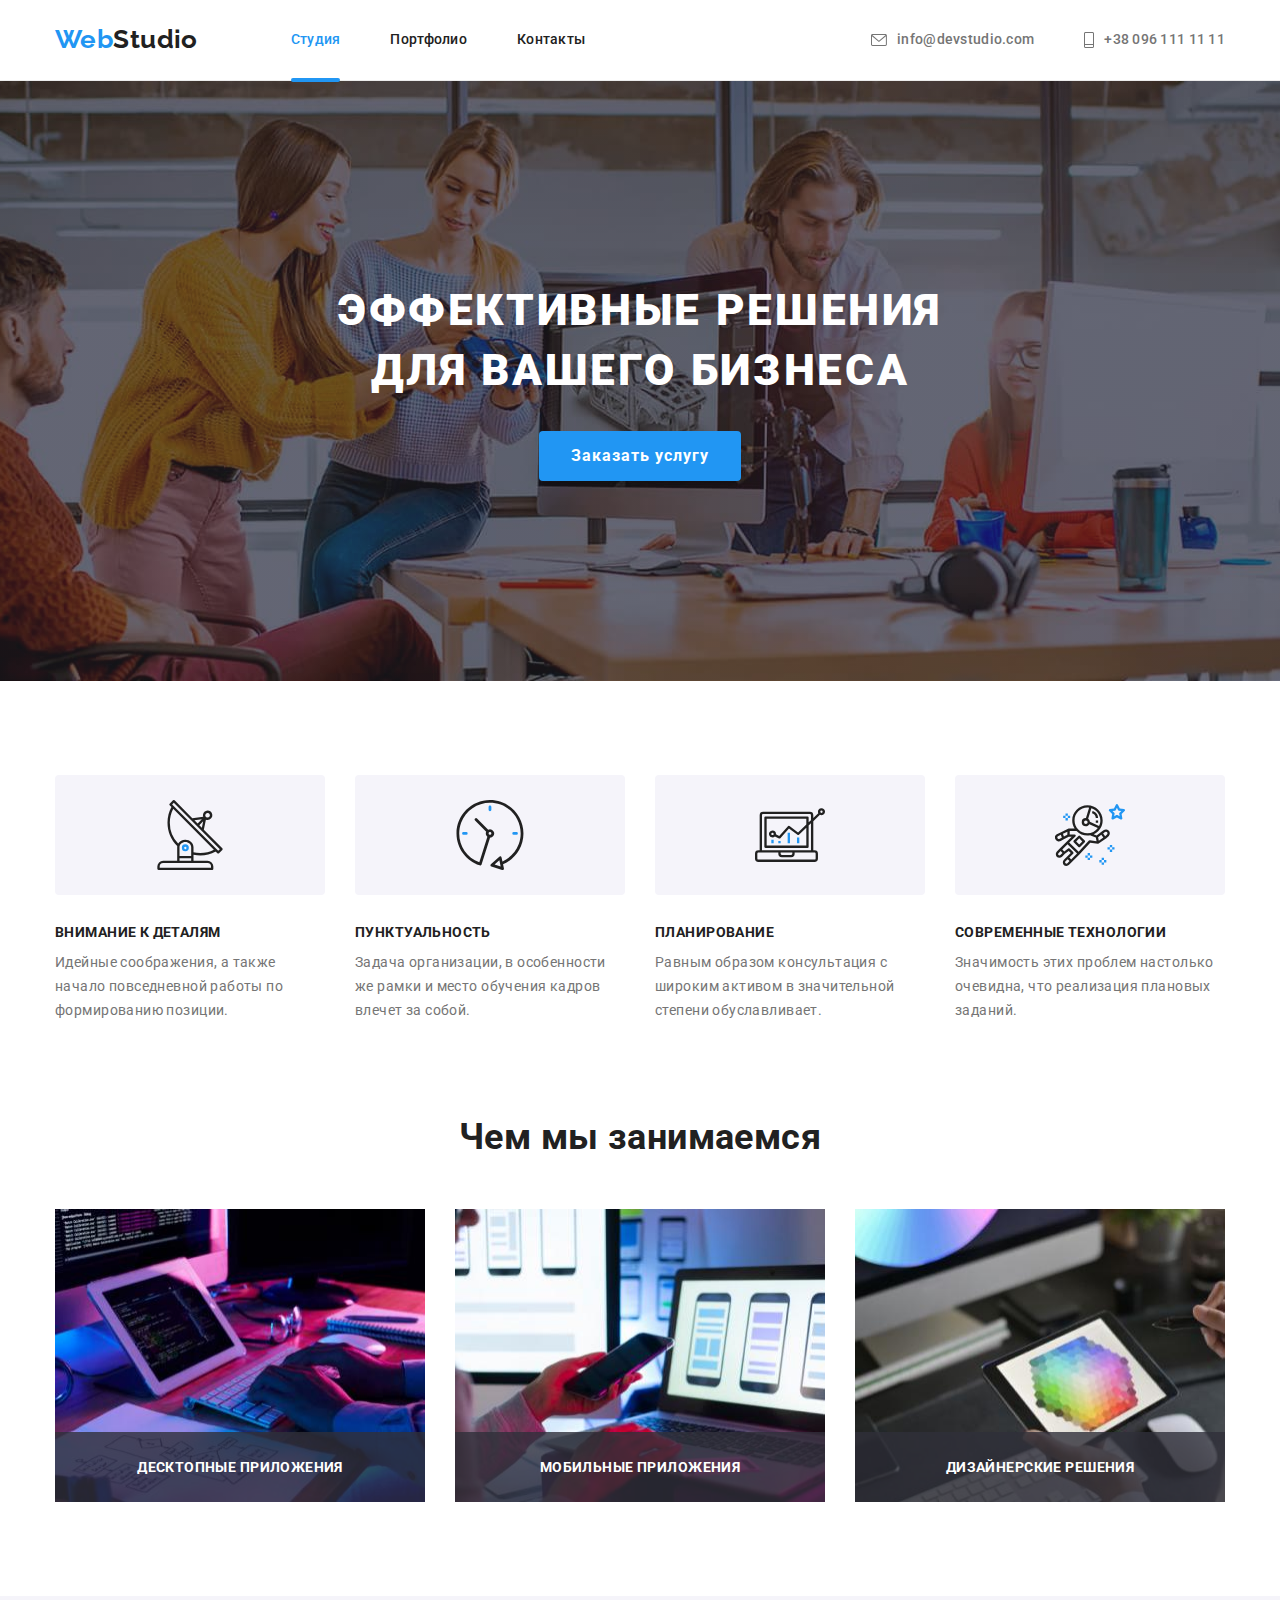
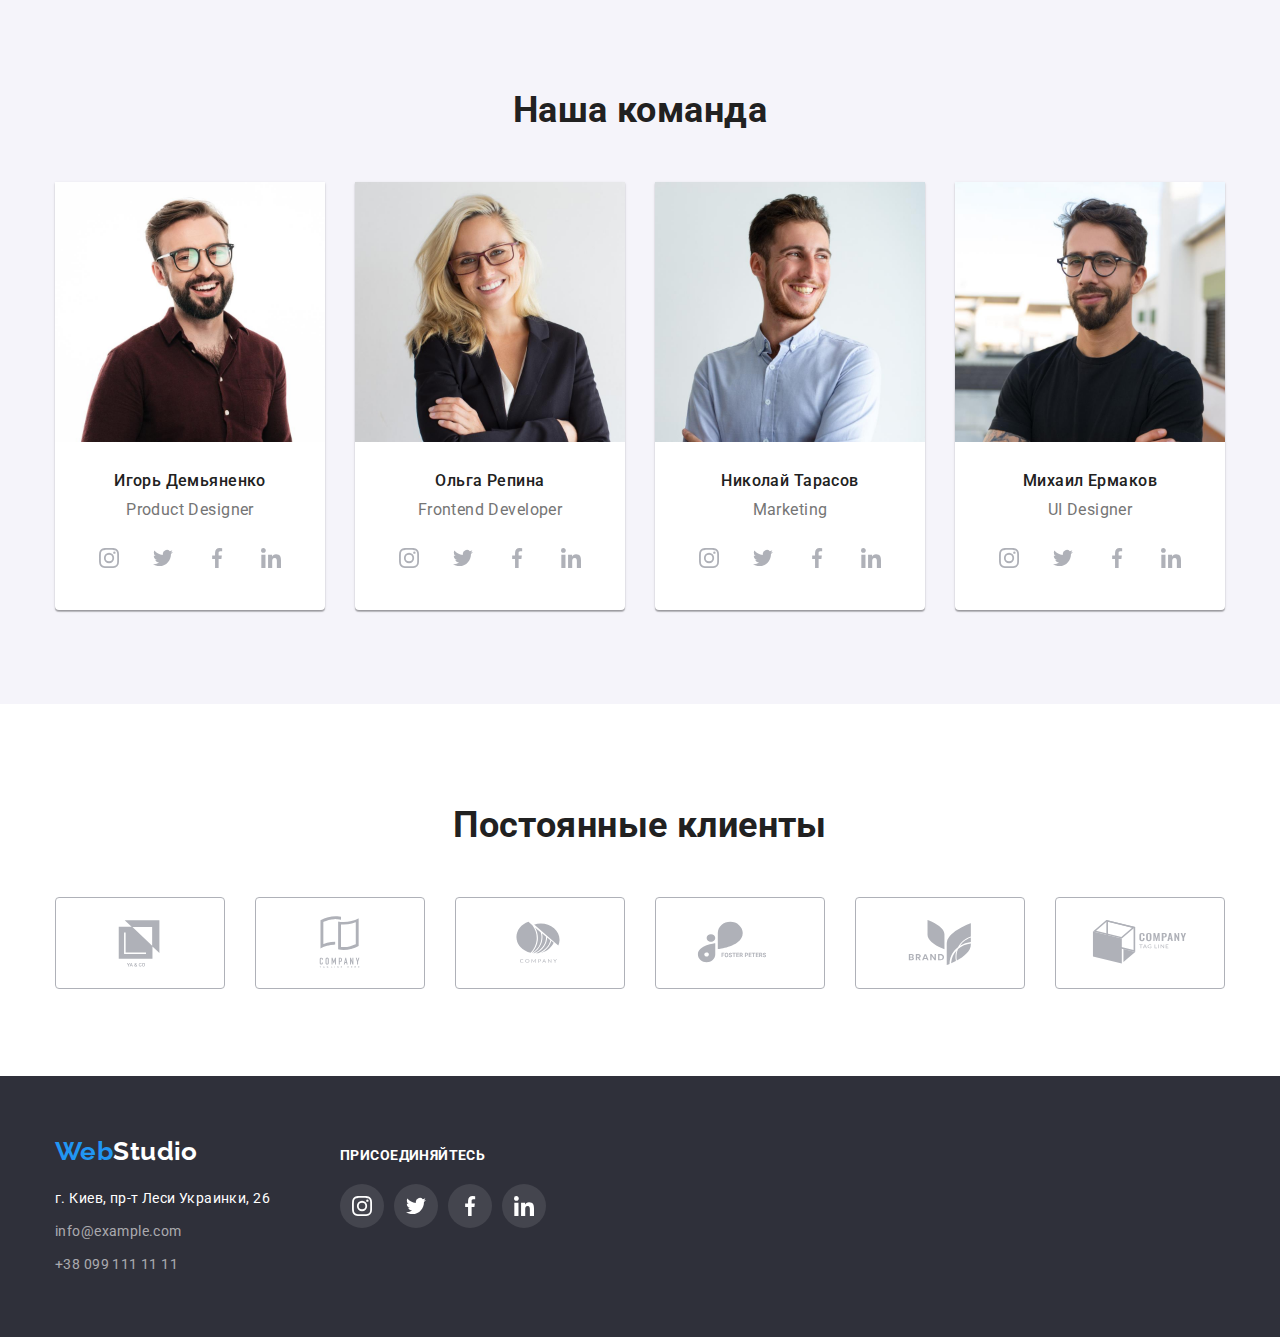
==== index.html @ 30dab102 "Добавляет разметку на модальное окно" ====
<!DOCTYPE html>
<html lang="ru">
  <head>
    <meta charset="UTF-8" />
    <meta http-equiv="X-UA-Compatible" content="IE=edge" />
    <meta name="viewport" content="width=device-width, initial-scale=1.0" />
    <title>WebStudio</title>
    <link
      href="https://fonts.googleapis.com/css2?family=Raleway:wght@700&family=Roboto:wght@400;500;700;900&display=swap"
      rel="stylesheet"
    />
    <link
      rel="stylesheet"
      href="https://cdnjs.cloudflare.com/ajax/libs/modern-normalize/0.6.0/modern-normalize.min.css"
    />
    <link rel="stylesheet" href="./css/styles.css" />
  </head>
  <body>
    <header class="page-header">
      <div class="container main-nav">
        <nav class="menu-nav">
          <a href="./index.html" class="logo-header link"
            ><span class="logo-accent">Web</span>Studio
          </a>
          <ul class="site-nav list">
            <li class="site-nav-item">
              <a href="./index.html" class="link current">Студия</a>
            </li>
            <li class="site-nav-item">
              <a href="./portfolio.html" class="link">Портфолио</a>
            </li>
            <li class="site-nav-item">
              <a href="./index.html" class="link">Контакты</a>
            </li>
          </ul>
        </nav>
        <ul class="site-contact list">
          <li class="site-contact-item">
            <a href="mailto:info@devstudio.com" class="link">
              <svg class="icon icon-envelope">
                <use href="./images/icons.svg#icon-envelope"></use>
              </svg>
              info@devstudio.com
            </a>
          </li>
          <li class="site-contact-item">
            <a href="tel:+380961111111" class="link">
              <svg class="icon icon-phone">
                <use href="./images/icons.svg#icon-phone"></use>
              </svg>
              +38 096 111 11 11</a
            >
          </li>
        </ul>
      </div>
    </header>
    <main>
      <section class="section hero">
        <h1 class="hero-title">эффективные решения для вашего бизнеса</h1>
        <button type="button" data-modal-open class="btn accent-btn">
          Заказать услугу
        </button>
      </section>

      <section class="section">
        <div class="container">
          <h2 class="visually-hidden">Преимущества</h2>

          <ul class="list benefits-list">
            <li class="benefits-item">
              <div class="thumb">
                <svg class="icon">
                  <use href="./images/icons.svg#icon-antenna"></use>
                </svg>
              </div>
              <h3 class="benefits-title">Внимание к деталям</h3>
              <p class="benefits-text">
                Идейные соображения, а также начало повседневной работы по
                формированию позиции.
              </p>
            </li>
            <li class="benefits-item">
              <div class="thumb">
                <svg class="icon">
                  <use href="./images/icons.svg#icon-clock"></use>
                </svg>
              </div>
              <h3 class="benefits-title">Пунктуальность</h3>
              <p class="benefits-text">
                Задача организации, в особенности же рамки и место обучения
                кадров влечет за собой.
              </p>
            </li>
            <li class="benefits-item">
              <div class="thumb">
                <svg class="icon">
                  <use href="./images/icons.svg#icon-diagram"></use>
                </svg>
              </div>
              <h3 class="benefits-title">Планирование</h3>
              <p class="benefits-text">
                Равным образом консультация с широким активом в значительной
                степени обуславливает.
              </p>
            </li>
            <li class="benefits-item">
              <div class="thumb">
                <svg class="icon">
                  <use href="./images/icons.svg#icon-astronaut"></use>
                </svg>
              </div>
              <h3 class="benefits-title">Современные технологии</h3>
              <p class="benefits-text">
                Значимость этих проблем настолько очевидна, что реализация
                плановых заданий.
              </p>
            </li>
          </ul>
        </div>
      </section>
      <section class="section section-works">
        <div class="container">
          <h2 class="section-title">Чем мы занимаемся</h2>
          <ul class="list works-list">
            <li class="works-item">
              <img src="./images/img-1.jpg" alt="Программирование сайта" />
              <div class="works-image-caption">Десктопные приложения</div>
            </li>
            <li class="works-item">
              <img src="./images/img-2.jpg" alt="Проверка макетов" />
              <div class="works-image-caption">Мобильные приложения</div>
            </li>
            <li class="works-item">
              <img src="./images/img-3.jpg" alt="Подбор цвета" />
              <div class="works-image-caption">Дизайнерские решения</div>
            </li>
          </ul>
        </div>
      </section>
      <section class="section team">
        <div class="container">
          <h2 class="section-title">Наша команда</h2>
          <ul class="list team-list">
            <li class="team-list-item">
              <img src="./images/person-1.jpg" alt="Игорь Демьяненко" />

              <div class="team-card-content">
                <h3 class="team-list-title">Игорь Демьяненко</h3>
                <p lang="en" class="team-list-description">Product Designer</p>

                <ul class="social-links list">
                  <li class="social-links-item">
                    <a href="" class="social-link link">
                      <svg class="icon">
                        <use href="./images/icons.svg#icon-instagram"></use>
                      </svg>
                    </a>
                  </li>
                  <li class="social-links-item">
                    <a href="" class="social-link link">
                      <svg class="icon">
                        <use href="./images/icons.svg#icon-twitter"></use>
                      </svg>
                    </a>
                  </li>
                  <li class="social-links-item">
                    <a href="" class="social-link link">
                      <svg class="icon">
                        <use href="./images/icons.svg#icon-facebook"></use>
                      </svg>
                    </a>
                  </li>
                  <li class="social-links-item">
                    <a href="" class="social-link link">
                      <svg class="icon">
                        <use href="./images/icons.svg#icon-linkedin"></use>
                      </svg>
                    </a>
                  </li>
                </ul>
              </div>
            </li>
            <li class="team-list-item">
              <img src="./images/person-2.jpg" alt="Ольга Репина" />
              <div class="team-card-content">
                <h3 class="team-list-title">Ольга Репина</h3>
                <p lang="en" class="team-list-description">
                  Frontend Developer
                </p>
                <ul class="social-links list">
                  <li class="social-links-item">
                    <a href="" class="social-link link">
                      <svg class="icon">
                        <use href="./images/icons.svg#icon-instagram"></use>
                      </svg>
                    </a>
                  </li>
                  <li class="social-links-item">
                    <a href="" class="social-link link">
                      <svg class="icon">
                        <use href="./images/icons.svg#icon-twitter"></use>
                      </svg>
                    </a>
                  </li>
                  <li class="social-links-item">
                    <a href="" class="social-link link">
                      <svg class="icon">
                        <use href="./images/icons.svg#icon-facebook"></use>
                      </svg>
                    </a>
                  </li>
                  <li class="social-links-item">
                    <a href="" class="social-link link">
                      <svg class="icon">
                        <use href="./images/icons.svg#icon-linkedin"></use>
                      </svg>
                    </a>
                  </li>
                </ul>
              </div>
            </li>
            <li class="team-list-item">
              <img src="./images/person-3.jpg" alt="Николай Тарасов" />
              <div class="team-card-content">
                <h3 class="team-list-title">Николай Тарасов</h3>
                <p lang="en" class="team-list-description">Marketing</p>
                <ul class="social-links list">
                  <li class="social-links-item">
                    <a href="" class="social-link link">
                      <svg class="icon">
                        <use href="./images/icons.svg#icon-instagram"></use>
                      </svg>
                    </a>
                  </li>
                  <li class="social-links-item">
                    <a href="" class="social-link link">
                      <svg class="icon">
                        <use href="./images/icons.svg#icon-twitter"></use>
                      </svg>
                    </a>
                  </li>
                  <li class="social-links-item">
                    <a href="" class="social-link link">
                      <svg class="icon">
                        <use href="./images/icons.svg#icon-facebook"></use>
                      </svg>
                    </a>
                  </li>
                  <li class="social-links-item">
                    <a href="" class="social-link link">
                      <svg class="icon">
                        <use href="./images/icons.svg#icon-linkedin"></use>
                      </svg>
                    </a>
                  </li>
                </ul>
              </div>
            </li>

            <li class="team-list-item">
              <img src="./images/person-4.jpg" alt="Михаил Ермаков" />
              <div class="team-card-content">
                <h3 class="team-list-title">Михаил Ермаков</h3>
                <p lang="en" class="team-list-description">UI Designer</p>
                <ul class="social-links list">
                  <li class="social-links-item">
                    <a href="" class="social-link link">
                      <svg class="icon">
                        <use href="./images/icons.svg#icon-instagram"></use>
                      </svg>
                    </a>
                  </li>
                  <li class="social-links-item">
                    <a href="" class="social-link link">
                      <svg class="icon">
                        <use href="./images/icons.svg#icon-twitter"></use>
                      </svg>
                    </a>
                  </li>
                  <li class="social-links-item">
                    <a href="" class="social-link link">
                      <svg class="icon">
                        <use href="./images/icons.svg#icon-facebook"></use>
                      </svg>
                    </a>
                  </li>
                  <li class="social-links-item">
                    <a href="" class="social-link link">
                      <svg class="icon">
                        <use href="./images/icons.svg#icon-linkedin"></use>
                      </svg>
                    </a>
                  </li>
                </ul>
              </div>
            </li>
          </ul>
        </div>
      </section>
      <section class="section section-clients">
        <div class="container">
          <h2 class="section-title">Постоянные клиенты</h2>
          <ul class="list clients-list">
            <li class="clients-list-item">
              <a href="" class="client-link link">
                <svg class="icon">
                  <use href="./images/icons.svg#icon-group-1"></use>
                </svg>
              </a>
            </li>
            <li class="clients-list-item">
              <a href="" class="client-link link">
                <svg class="icon">
                  <use href="./images/icons.svg#icon-group-2"></use>
                </svg>
              </a>
            </li>
            <li class="clients-list-item">
              <a href="" class="client-link link">
                <svg class="icon">
                  <use href="./images/icons.svg#icon-group-3"></use>
                </svg>
              </a>
            </li>
            <li class="clients-list-item">
              <a href="" class="client-link link">
                <svg class="icon">
                  <use href="./images/icons.svg#icon-group-4"></use>
                </svg>
              </a>
            </li>
            <li class="clients-list-item">
              <a href="" class="client-link link">
                <svg class="icon">
                  <use href="./images/icons.svg#icon-group-5"></use>
                </svg>
              </a>
            </li>
            <li class="clients-list-item">
              <a href="" class="client-link link">
                <svg class="icon">
                  <use href="./images/icons.svg#icon-group-6"></use>
                </svg>
              </a>
            </li>
          </ul>
        </div>
      </section>
    </main>
    <footer class="footer">
      <div class="container page-footer">
        <div class="page-footer-block">
          <a href="./index.html" class="logo-footer link"
            ><span class="logo-accent">Web</span>Studio
          </a>

          <address class="footer-address">
            <ul class="list footer-list">
              <li class="footer-list-item">
                <a
                  href="https://goo.gl/maps/j5LTMicuxcYMiGvK8"
                  target="_blank"
                  rel="noreferrer noopener"
                  class="link address"
                >
                  г. Киев, пр-т Леси Украинки, 26
                </a>
              </li>
              <li class="footer-list-item">
                <a href="mailto:info@example.com" class="link"
                  >info@example.com</a
                >
              </li>
              <li class="footer-list-item">
                <a href="tel:+380991111111" class="link">+38 099 111 11 11</a>
              </li>
            </ul>
          </address>
        </div>
        <div class="page-footer-block">
          <p>Присоединяйтесь</p>
          <ul class="social-links list">
            <li class="social-links-item">
              <a href="" class="social-link link">
                <svg class="icon">
                  <use href="./images/icons.svg#icon-instagram"></use>
                </svg>
              </a>
            </li>
            <li class="social-links-item">
              <a href="" class="social-link link">
                <svg class="icon">
                  <use href="./images/icons.svg#icon-twitter"></use>
                </svg>
              </a>
            </li>
            <li class="social-links-item">
              <a href="" class="social-link link">
                <svg class="icon">
                  <use href="./images/icons.svg#icon-facebook"></use>
                </svg>
              </a>
            </li>
            <li class="social-links-item">
              <a href="" class="social-link link">
                <svg class="icon">
                  <use href="./images/icons.svg#icon-linkedin"></use>
                </svg>
              </a>
            </li>
          </ul>
        </div>
      </div>
    </footer>
    <div class="backdrop is-hidden" data-modal>
      <div class="modal">
        <button class="button-close" data-modal-close>
          <svg class="icon icon-close">
            <use href="./images/icons.svg#icon-close"></use>
          </svg>
        </button>
      </div>
    </div>
    <script src="./js/modal.js"></script>
  </body>
</html>
---- css/styles.css ----
:root {
  --primary-text-color: #757575;
  --title-text-color: #212121;
  --accent-color: #2196f3;
  --primary-background-color: #ffffff;
  --hero-background-color: #2f303a;
  --elements-background-color: #f5f4fa;
  --line-color: #ececec;
  --card-set-gap: 30px;
  --footer-address-color: rgba(255, 255, 255, 0.6);
  --hero-gradient: rgba(47, 48, 58, 0.4);
  --social-links-color: #afb1b8;
  --transition-time-function: cubic-bezier(0.4, 0, 0.2, 1);
  --transition-duration: 250ms;
}

html {
  box-sizing: border-box;
}

*,
*::before,
*::after {
  box-sizing: inherit;
}
p {
  margin: 0;
}
ul {
  margin: 0;
  padding: 0;
}

h1,
h2,
h3,
h4,
h5,
h6 {
  margin-top: 0;
  margin-bottom: 0;
}

.visually-hidden {
  position: absolute;
  width: 1px;
  height: 1px;
  margin: -1px;
  padding: 0;
  overflow: hidden;
  border: 0;
  clip: rect(0 0 0 0);
}

img {
  display: block;
  max-width: 100%;
}
body {
  background-color: var(--primary-background-color);
  color: var(--primary-text-color);
  font-family: Roboto, sans-serif;
  letter-spacing: 0.03em;
  font-size: 14px;
  line-height: 1.14;
}

.container {
  width: 1200px;
  padding-left: 15px;
  padding-right: 15px;
  margin-right: auto;
  margin-left: auto;
}

.link {
  text-decoration: none;
  transition: color var(--transition-duration) var(--transition-time-function);
}

.site-contact-item .icon {
  transition: fill var(--transition-duration) var(--transition-time-function);
}

.list {
  list-style-type: none;
}

.logo-header {
  color: var(--title-text-color);
  font-family: Raleway, sans-serif;
  font-size: 26px;
  font-weight: 700;
  line-height: 1.2;
}
.site-nav .link {
  color: var(--title-text-color);
  font-weight: 500;
  letter-spacing: 0.02em;
}

.section {
  padding-top: 94px;
  padding-bottom: 94px;
}

.current::after {
  content: '';
  display: block;
  width: 100%;
  height: 4px;
  background-color: var(--accent-color);
  border-radius: 2px;
  position: absolute;
  bottom: -1.5px;
}

.site-nav .link:hover,
.site-nav .link:focus,
.site-nav .link.current,
.logo-accent {
  color: var(--accent-color);
}

.site-contact .link {
  color: var(--primary-text-color);
  font-weight: 500;
  letter-spacing: 0.02em;
}

.site-contact .link:hover,
.site-contact .link:focus {
  color: var(--accent-color);
}

.site-contact {
  display: flex;
}

.main-nav {
  display: flex;
  justify-content: space-between;
  align-items: center;
}

.menu-nav {
  display: flex;
  align-items: center;
}

.site-nav {
  display: flex;
  margin-left: 93px;
}

.logo-header.link {
  padding-top: 24px;
  padding-bottom: 25px;
}

.site-nav-item > .link {
  display: block;
  padding: 32px 0;
  position: relative;
}

.site-nav-item:not(:first-child) {
  margin-left: 50px;
}

.site-contact-item > .link {
  display: block;
  padding: 32px 0;
}

.site-contact-item:nth-child(2) {
  margin-left: 50px;
}

.section.hero {
  padding-bottom: 200px;
  padding-top: 200px;
  max-width: 1600px;
  margin-left: auto;
  margin-right: auto;
  color: var(--primary-background-color);
  background-image: linear-gradient(
      to right,
      var(--hero-gradient),
      var(--hero-gradient)
    ),
    url('../images/hero.jpg');

  background-repeat: no-repeat;
  background-position: center;
  background-size: cover;
  text-align: center;
  background-color: var(--hero-background-color);
}

.hero .hero-title {
  max-width: 696px;
  margin: 0 auto;
  margin-bottom: var(--card-set-gap);
  font-weight: 900;
  font-size: 44px;
  line-height: 1.36;
  letter-spacing: 0.06em;
  text-transform: uppercase;
}
.page-header {
  border-bottom: 1px solid var(--line-color);
}
.btn {
  display: inline-block;
  background-color: var(--elements-background-color);
  cursor: pointer;
  color: var(--title-text-color);
  font-family: inherit;
  font-weight: 500;
  font-size: 16px;
  line-height: 1.625;
  text-align: center;
  border: 0;
  letter-spacing: 0.03em;
  border-radius: 4px;
  padding: 6px 22px;
  transition: box-shadow var(--transition-duration)
      var(--transition-time-function),
    color var(--transition-duration) var(--transition-time-function),
    background-color var(--transition-duration) var(--transition-time-function);
}
.btn:hover,
.btn:focus {
  background-color: var(--accent-color);
  color: var(--primary-background-color);
}
.portfolio-buttons .btn:hover,
.portfolio-buttons .btn:focus {
  box-shadow: 0px 3px 1px rgba(0, 0, 0, 0.1), 0px 1px 2px rgba(0, 0, 0, 0.08),
    0px 2px 2px rgba(0, 0, 0, 0.12);
}

.accent-btn {
  padding: 10px 32px;
  background-color: var(--accent-color);
  color: var(--primary-background-color);
  font-weight: 700;
  line-height: 1.875;
  letter-spacing: 0.06em;
  box-shadow: 0px 4px 4px rgba(0, 0, 0, 0.15);
  border-radius: 4px;
  min-width: 200px;
}

.btn-portfolio {
  background-color: var(--accent-color);
  color: var(--primary-background-color);
  box-shadow: 0px 4px 4px rgba(0, 0, 0, 0.15);
}

/* .heading-hidden {
  display: none;
} */

.benefits-list {
  display: flex;
  margin-right: calc(-1 * var(--card-set-gap));
}

.benefits-item {
  flex-basis: calc((100% / 4) - var(--card-set-gap));
  margin-right: var(--card-set-gap);
}

.benefits-item > .benefits-text {
  line-height: 1.714;
}

.section-title {
  color: var(--title-text-color);
  font-weight: 700;
  font-size: 36px;
  line-height: 1.16;
  text-align: center;
}

.team {
  background-color: var(--elements-background-color);
}

.team-list {
  display: flex;
  justify-content: space-between;
  margin-right: calc(-1 * var(--card-set-gap));
}

.team-list-item {
  margin-right: var(--card-set-gap);
  flex-basis: calc((100% / 4) - var(--card-set-gap));
  border-radius: 0px 0px 4px 4px;
  overflow: hidden;
  background-color: var(--primary-background-color);
  box-shadow: 0px 1px 3px rgba(0, 0, 0, 0.12), 0px 1px 1px rgba(0, 0, 0, 0.14),
    0px 2px 1px rgba(0, 0, 0, 0.2);
}

.team-card-content > .team-list-title {
  margin-bottom: 10px;
  color: var(--title-text-color);
  font-weight: 500;
  font-size: 16px;
  line-height: 1.18;
  text-align: center;
}

.team-card-content {
  padding: 30px 32px;
}

.team-card-content > .team-list-description {
  margin-bottom: 16px;
  font-size: 16px;
  line-height: 1.18;
  text-align: center;
}

.footer {
  padding: 60px 0;
  background-color: var(--hero-background-color);
}

.logo-footer {
  color: var(--primary-background-color);
  font-family: Raleway, sans-serif;
  font-size: 26px;
  font-weight: 700;
  line-height: 1.2;
}

.footer-list-item .link {
  color: var(--footer-address-color);
  font-style: normal;
  line-height: 1.71;
}

.footer-address {
  font-style: normal;
}
.footer-list-item > .link.address {
  color: var(--primary-background-color);
}
.footer-list-item .link:hover,
.footer-list-item .link:focus {
  color: var(--accent-color);
}

.portfolio-item .card-heading {
  color: var(--title-text-color);
  font-weight: 700;
  font-size: 18px;
  line-height: 2;
  letter-spacing: 0.06em;
}

.section.section-works {
  padding-top: 0;
}
.section.section-clients {
  padding-top: 101px;
  padding-bottom: 87px;
}

.works-list {
  display: flex;
  margin-right: calc(-1 * var(--card-set-gap));
  justify-content: center;
}
.works-list > .works-item {
  margin-right: var(--card-set-gap);
  flex-basis: calc((100% / 3) - var(--card-set-gap));
  position: relative;
}

.works-image-caption {
  width: 370px;
  height: 70px;
  background: rgba(47, 48, 58, 0.8);
  text-transform: uppercase;
  display: flex;
  align-items: center;
  justify-content: center;
  color: var(--primary-background-color);
  font-weight: 700;
  position: absolute;
  bottom: 0;
}

.benefits-title {
  margin-bottom: 10px;
  color: var(--title-text-color);
  font-weight: 700;
  text-transform: uppercase;
  font-size: 14px;
}
.section-works .section-title,
.team .section-title {
  margin-bottom: 50px;
}

.footer .logo-footer {
  display: block;
  margin-bottom: 20px;
}

.footer-list-item:not(:last-child) {
  display: block;
  margin-bottom: 9px;
}

.portfolio-buttons {
  display: flex;
  margin-bottom: 50px;
  justify-content: center;
}

.portfolio-buttons li:not(:last-child) {
  margin-right: 8px;
}
.portfolio-item .card-text {
  font-size: 16px;
  line-height: 1.875;
}

.portfolio-item-link {
  color: inherit;
  display: block;
  transition: box-shadow var(--transition-duration)
    var(--transition-time-function);
}

.portfolio-list {
  display: flex;
  flex-wrap: wrap;
  margin-right: calc(-1 * var(--card-set-gap));
  margin-bottom: calc(-1 * var(--card-set-gap));
}

.portfolio-item {
  margin-right: var(--card-set-gap);
  margin-bottom: var(--card-set-gap);
  flex-basis: calc((100% / 3) - var(--card-set-gap));
}

.portfolio-item .portfolio-item-link:hover,
.portfolio-item .portfolio-item-link:focus {
  cursor: pointer;
  box-shadow: 0px 1px 1px rgba(0, 0, 0, 0.12), 0px 4px 4px rgba(0, 0, 0, 0.06),
    1px 4px 6px rgba(0, 0, 0, 0.16);
}

.portfolio-card-content {
  padding: 20px 24px;
  border: 1px solid #eeeeee;
  border-top: 0;
}

.site-contact-item .link {
  display: flex;
  align-items: center;
}
.icon-envelope {
  width: 16px;
  height: 12px;
  margin-right: 10px;
  fill: var(--primary-text-color);
}
.icon-phone {
  width: 10px;
  height: 16px;
  margin-right: 10px;
  fill: var(--primary-text-color);
}

.site-contact-item .link:hover .icon-envelope,
.site-contact-item .link:focus .icon-envelope,
.site-contact-item .link:hover .icon-phone,
.site-contact-item .link:focus .icon-phone {
  fill: var(--accent-color);
}

.benefits-item .icon {
  width: 70px;
  height: 70px;
}

.benefits-item .thumb {
  display: flex;
  align-items: center;
  justify-content: center;
  margin-bottom: var(--card-set-gap);
  background-color: var(--elements-background-color);
  border-radius: 4px;
  width: 270px;
  height: 120px;
}

.social-links {
  display: flex;
}

.social-links-item .icon {
  width: 20px;
  height: 20px;
  fill: var(--social-links-color);
  transition: fill var(--transition-duration) var(--transition-time-function);
}
.social-links-item {
  width: 44px;
  height: 44px;
}

.social-links-item .social-link {
  width: 100%;
  height: 100%;
  display: flex;
  align-items: center;
  justify-content: center;
}

.social-links-item:not(:last-child) {
  margin-right: 10px;
}

.social-link {
  cursor: pointer;
  border-radius: 50%;
  transition: background-color var(--transition-duration)
    var(--transition-time-function);
}

.social-link:hover,
.social-link:focus {
  background-color: var(--accent-color);
}

.social-links-item .social-link:hover .icon,
.social-links-item .social-link:focus .icon {
  fill: var(--primary-background-color);
}

.clients-list {
  display: flex;
  margin-right: -30px;
}

.clients-list-item {
  width: 170px;
  height: 92px;
  border: 1px solid var(--social-links-color);
  border-radius: 4px;
}

.client-link .icon {
  height: 60px;
  width: 106px;
  fill: var(--social-links-color);
  transition: fill var(--transition-duration) var(--transition-time-function);
}

.clients-list-item .client-link {
  width: 100%;
  height: 100%;
  display: flex;
  align-items: center;
  justify-content: center;
}
.clients-list-item {
  margin-right: 30px;
  transition: border var(--transition-duration) var(--transition-time-function);
}

.section-clients .section-title {
  margin-bottom: 50px;
}

.clients-list-item:hover,
.clients-list-item:focus {
  border: 1px solid var(--accent-color);
}

.clients-list-item .client-link:hover .icon,
.clients-list-item .client-link:focus .icon {
  fill: var(--accent-color);
}

.page-footer {
  display: flex;
  align-items: baseline;
}
.page-footer-block p {
  font-weight: 700;
  text-transform: uppercase;
  color: var(--primary-background-color);
  margin-bottom: 20px;
}
.page-footer-block:first-child {
  margin-right: 70px;
}

.page-footer-block .social-links {
  margin: 0;
}

.page-footer-block .social-links-item {
  border-radius: 50%;
  background-color: rgba(255, 255, 255, 0.1);
}

.page-footer-block .social-links-item .icon {
  fill: var(--primary-background-color);
}

.backdrop {
  position: fixed;
  top: 0;
  left: 0;
  width: 100%;
  height: 100%;
  background-color: rgba(0, 0, 0, 0.2);
  transition: opacity var(--transition-duration) var(--transition-time-function),
    visibility var(--transition-duration) var(--transition-time-function);
}

.backdrop.is-hidden {
  opacity: 0;
  pointer-events: none;
  visibility: hidden;
}

.modal {
  position: absolute;
  width: 528px;
  height: 581px;
  background: var(--primary-background-color);
  box-shadow: 0px 1px 3px rgba(0, 0, 0, 0.12), 0px 1px 1px rgba(0, 0, 0, 0.14),
    0px 2px 1px rgba(0, 0, 0, 0.2);
  border-radius: 4px;
  top: 50%;
  left: 50%;
  transform: translate(-50%, -50%) scale(1);
  display: flex;
  justify-content: flex-end;
  transition: transform var(--transition-duration)
    var(--transition-time-function);
}

.backdrop.is-hidden .modal {
  transform: translate(-50%, -50%) scale(1.5);
}

.icon-close {
  width: 11px;
  height: 11px;
}

.button-close {
  border-radius: 50%;
  width: 30px;
  height: 30px;
  background: var(--primary-background-color);
  border: 1px solid rgba(0, 0, 0, 0.1);
  margin-right: 8px;
  margin-top: 8px;
  cursor: pointer;
}

.portfolio-item-thumb {
  position: relative;
  overflow: hidden;
}
.portfolio-item-caption {
  position: absolute;
  top: 100%;
  background: rgba(33, 150, 243, 0.9);
  height: 100%;
  transition: transform var(--transition-duration)
    var(--transition-time-function);
}

.portfolio-item-caption p {
  color: var(--primary-background-color);
  font-size: 18px;
  line-height: 1.56;
  padding: 63px 24px;
}

.portfolio-item-link:hover .portfolio-item-caption,
.portfolio-item-link:focus .portfolio-item-caption {
  transform: translateY(-100%);
}
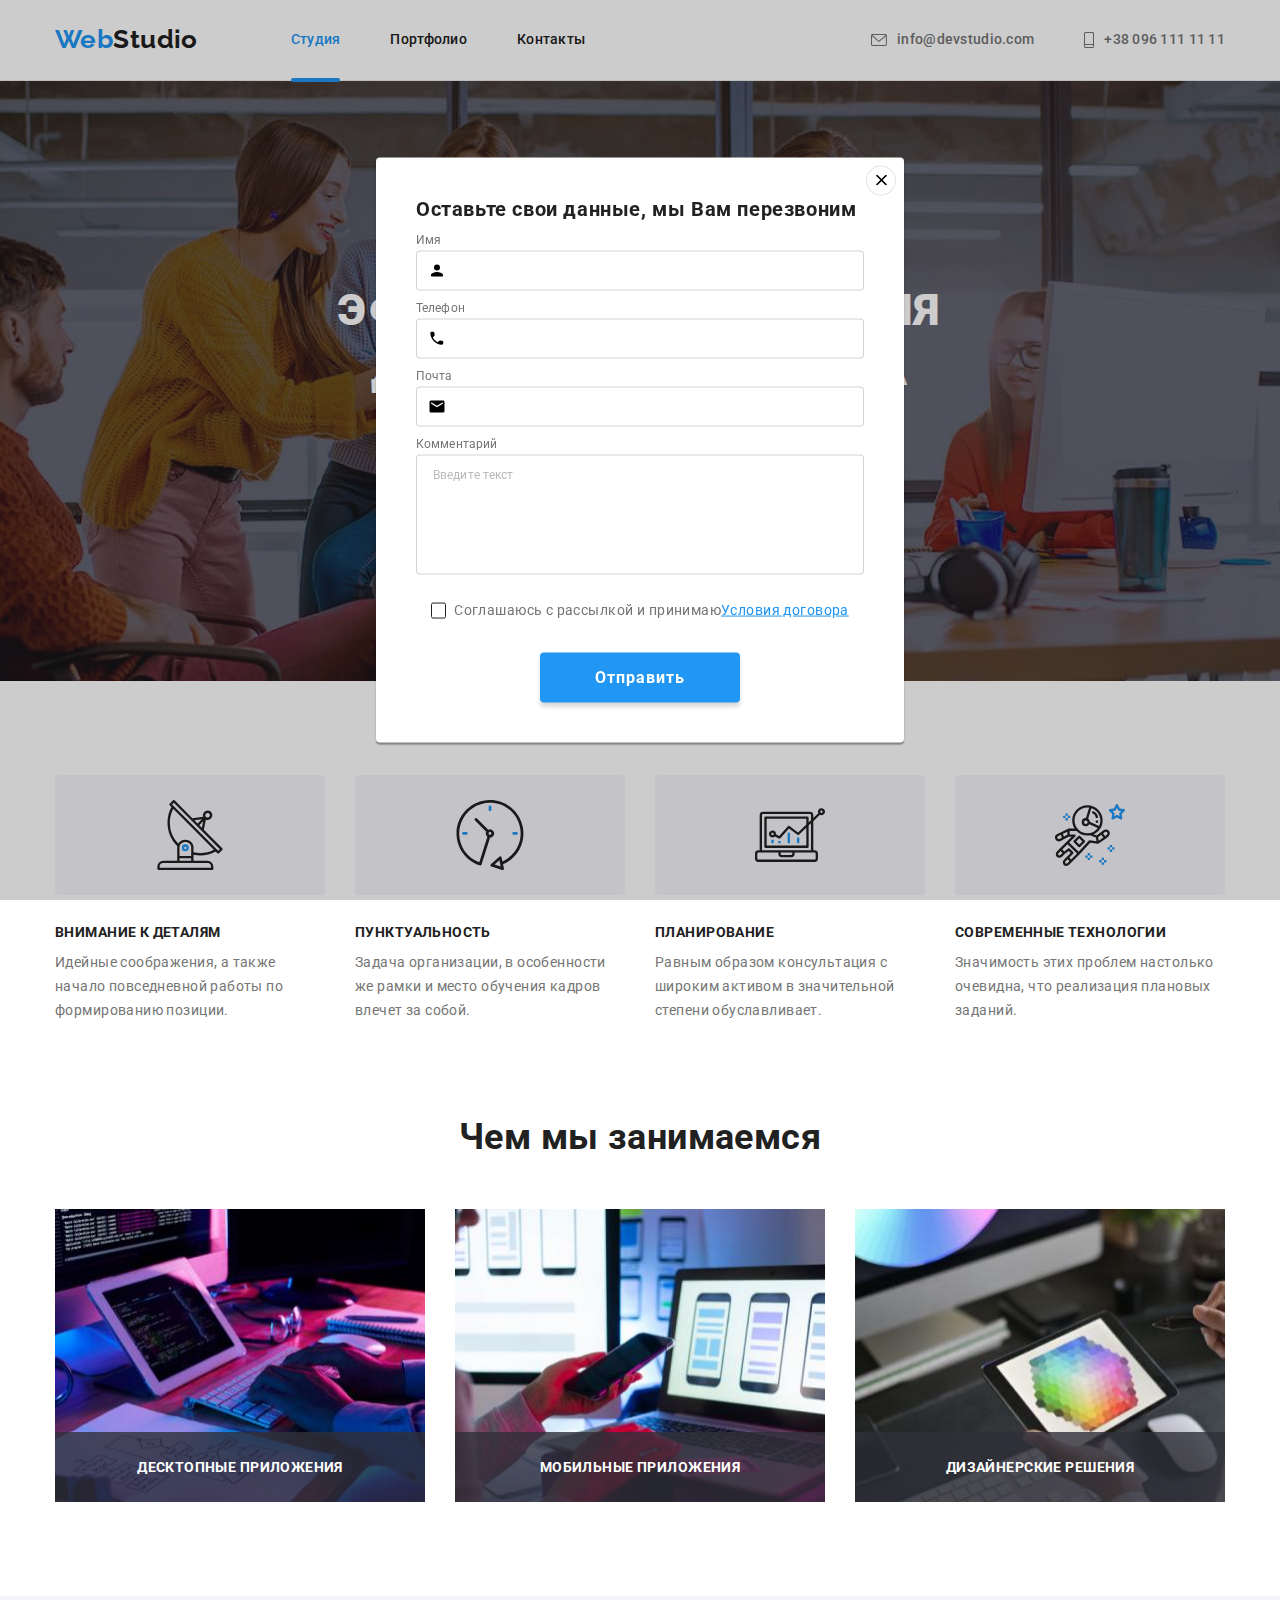
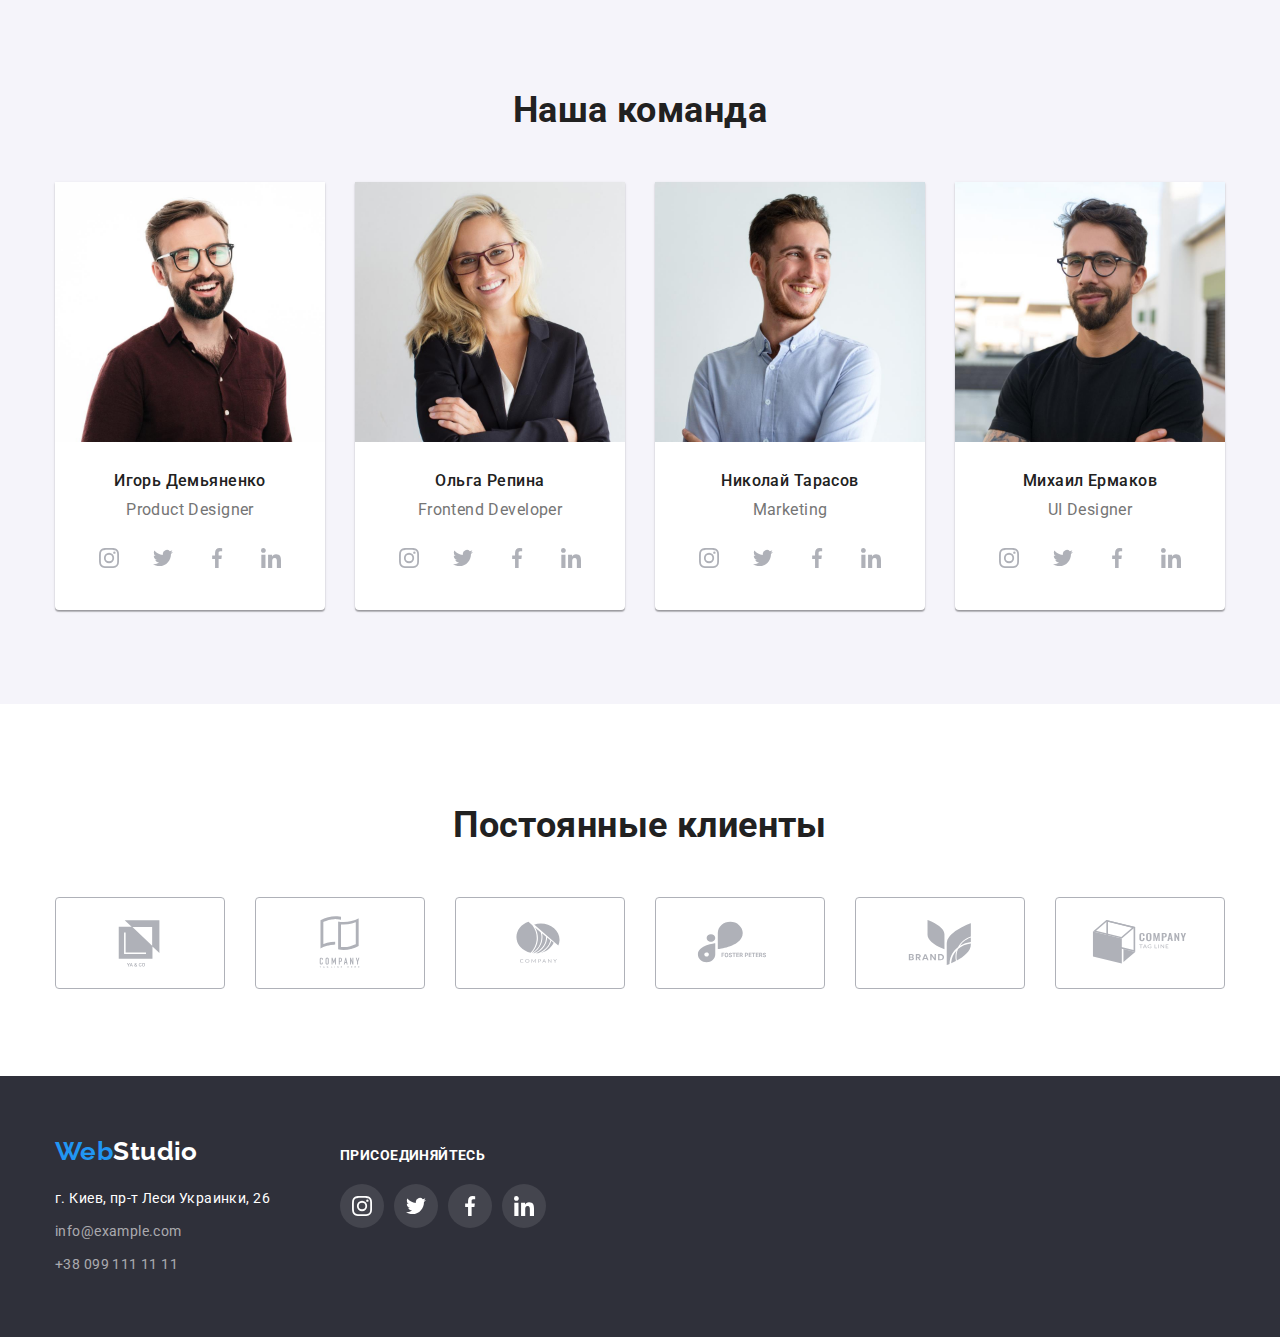
==== commit eacf74cd: "Добавляет на модальное окно иконки и кастомный checkbox" ====
--- a/index.html
+++ b/index.html
@@ -412,13 +412,87 @@
         </div>
       </div>
     </footer>
-    <div class="backdrop is-hidden" data-modal>
+    <!-- <div class="backdrop is-hidden" data-modal> -->
+    <div class="backdrop" data-modal>
       <div class="modal">
         <button class="button-close" data-modal-close>
           <svg class="icon icon-close">
             <use href="./images/icons.svg#icon-close"></use>
           </svg>
         </button>
+        <p class="callback-title">Оставьте свои данные, мы Вам перезвоним</p>
+        <form class="callback-form" autocomplete="off">
+          <div class="form-field">
+            <label class="callback-label" for="username"> Имя </label>
+            <span class="input-wrapper">
+              <input
+                type="text"
+                name="username"
+                required
+                minlength="3"
+                maxlength="15"
+                id="username"
+                class="callback-input"
+              />
+              <svg class="callback-icon">
+                <use href="./images/icons.svg#icon-person"></use>
+              </svg>
+            </span>
+          </div>
+          <div class="form-field">
+            <label class="callback-label" for="telephone">Телефон </label>
+            <span class="input-wrapper">
+              <input
+                type="tel"
+                name="telephone"
+                required
+                id="telephone"
+                class="callback-input"
+              />
+              <svg class="callback-icon">
+                <use href="./images/icons.svg#icon-telephone"></use>
+              </svg>
+            </span>
+          </div>
+          <div class="form-field">
+            <label class="callback-label" for="email">Почта </label>
+            <span class="input-wrapper">
+            <input
+              type="mail"
+              name="email"
+              required
+              id="email"
+              class="callback-input"
+            />
+            <svg class="callback-icon">
+              <use href="./images/icons.svg#icon-email"></use>
+            </svg>
+          </div>
+          <label class="callback-label" for="comment">Комментарий</label>
+          <textarea
+            class="callback-comment"
+            placeholder="Введите текст"
+          ></textarea>
+          <input
+            type="checkbox"
+            name="modal-checkbox"
+            id="modal-checkbox"
+            class="callback-checkbox visually-hidden"
+          />
+          <label class="modal-checkbox-label" for="modal-checkbox"
+            >
+            <span>
+             <svg class="check-icon">
+              <use href="./images/icons.svg#icon-checked"></use>
+            </svg>
+            </span>
+            Соглашаюсь с рассылкой и принимаю
+            <a href="dd#" class="modal-link">Условия договора</a></label
+          >
+          <button type="submit" class="btn accent-btn callback-button">
+            Отправить
+          </button>
+        </form>
       </div>
     </div>
     <script src="./js/modal.js"></script>
--- a/css/styles.css
+++ b/css/styles.css
@@ -641,16 +641,16 @@
 .modal {
   position: absolute;
   width: 528px;
-  height: 581px;
+  min-height: 581px;
   background: var(--primary-background-color);
   box-shadow: 0px 1px 3px rgba(0, 0, 0, 0.12), 0px 1px 1px rgba(0, 0, 0, 0.14),
     0px 2px 1px rgba(0, 0, 0, 0.2);
   border-radius: 4px;
   top: 50%;
   left: 50%;
+  padding: 40px;
   transform: translate(-50%, -50%) scale(1);
-  display: flex;
-  justify-content: flex-end;
+
   transition: transform var(--transition-duration)
     var(--transition-time-function);
 }
@@ -665,6 +665,9 @@
 }
 
 .button-close {
+  position: absolute;
+  top: 0;
+  right: 0;
   border-radius: 50%;
   width: 30px;
   height: 30px;
@@ -699,3 +702,121 @@
 .portfolio-item-link:focus .portfolio-item-caption {
   transform: translateY(-100%);
 }
+
+.callback-title {
+  font-weight: 700;
+  line-height: calc(23 / 20);
+  font-size: 20px;
+  color: var(--title-text-color);
+  letter-spacing: 0.03em;
+  margin-bottom: 12px;
+}
+.callback-label {
+  display: block;
+  font-size: 12px;
+  letter-spacing: 0.01em;
+  line-height: 1.167;
+  margin-bottom: 4px;
+}
+
+.callback-input {
+  height: 40px;
+  width: 100%;
+  border: 1px solid rgba(33, 33, 33, 0.2);
+  border-radius: 4px;
+  padding-left: 42px;
+  padding-right: 20px;
+  outline: none;
+}
+
+.form-field {
+  margin-bottom: 10px;
+}
+
+.callback-comment {
+  padding: 12px 16px;
+  height: 120px;
+  width: 100%;
+  resize: none;
+  outline: none;
+  border: 1px solid rgba(33, 33, 33, 0.2);
+  border-radius: 4px;
+  margin-bottom: 20px;
+}
+
+.callback-comment::placeholder {
+  font-size: 12px;
+  letter-spacing: 0.01em;
+  line-height: 1.167;
+  color: rgba(117, 117, 117, 0.5);
+}
+
+.form-checkbox {
+  margin-bottom: 30px;
+  text-align: center;
+}
+
+.modal-checkbox-label {
+  line-height: 1.71;
+  letter-spacing: 0.03em;
+  display: flex;
+  justify-content: center;
+  align-items: center;
+  margin-bottom: 30px;
+}
+
+.callback-button {
+  display: block;
+  padding: 10px 55px;
+  margin: 0 auto;
+}
+
+.input-wrapper {
+  position: relative;
+  display: block;
+  height: 100%;
+}
+
+.callback-icon {
+  position: absolute;
+  width: 18px;
+  height: 18px;
+  left: 12px;
+  transform: translateY(-50%);
+  top: 50%;
+}
+
+.callback-input:focus + .callback-icon {
+  fill: var(--accent-color);
+}
+
+.callback-input:focus {
+  border-color: var(--accent-color);
+}
+
+.modal-link {
+  color: var(--accent-color);
+}
+
+.modal-checkbox-label span {
+  height: 16px;
+  width: 15px;
+  border: 1.8px solid var(--title-text-color);
+  border-radius: 2px;
+  margin-right: 8px;
+  display: flex;
+  align-items: center;
+  justify-content: center;
+  transition: background-color var(--transition-duration)
+    var(--transition-time-function);
+}
+
+.check-icon {
+  height: 8px;
+  width: 11px;
+}
+
+.callback-checkbox:checked + .modal-checkbox-label span {
+  background-color: var(--accent-color);
+  border: none;
+}
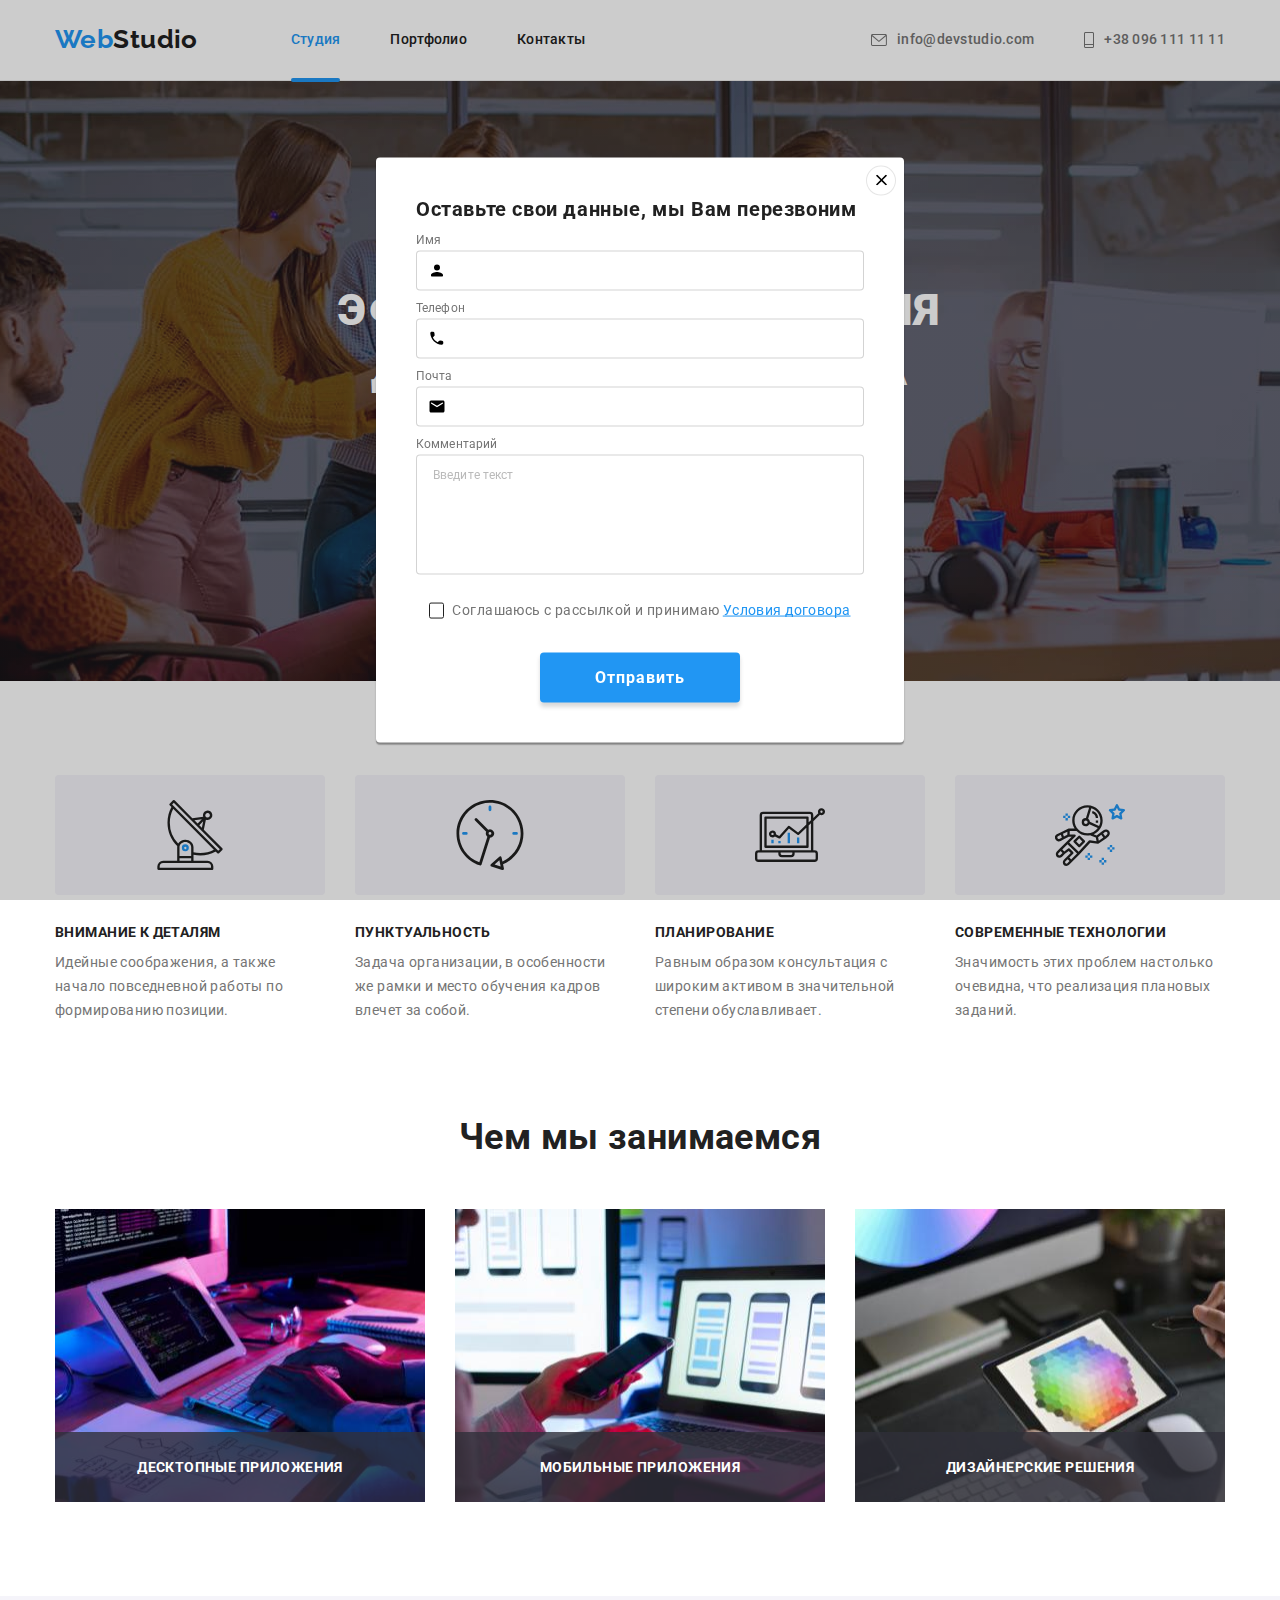
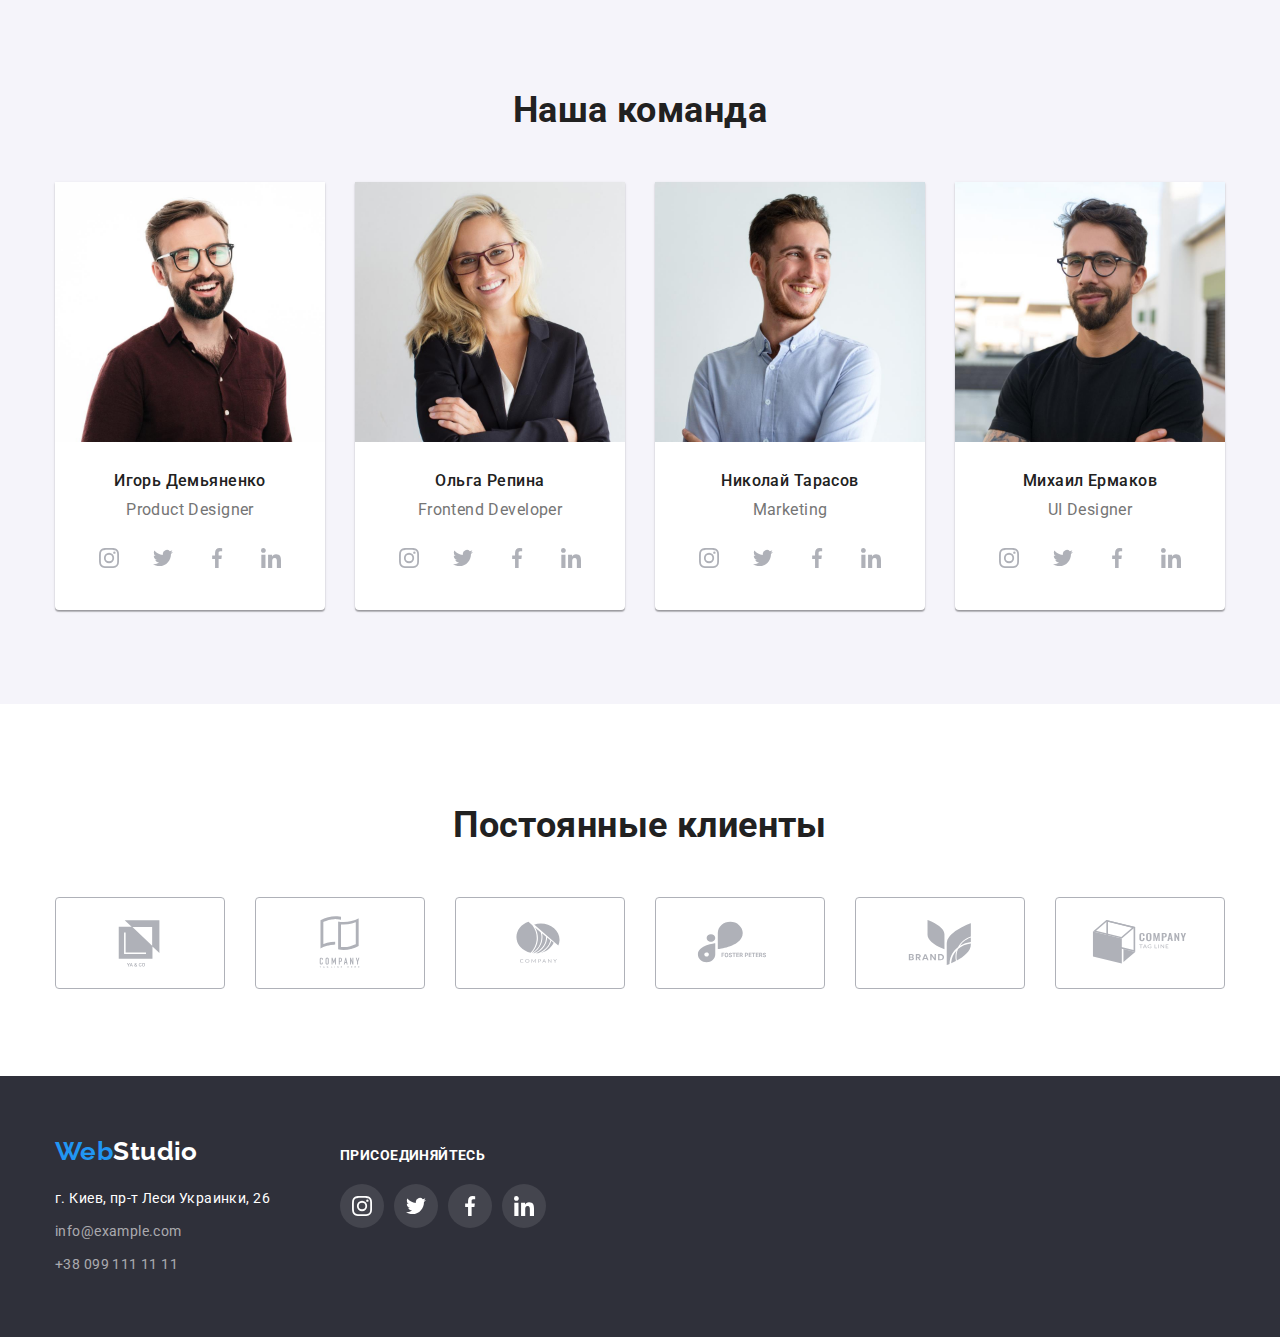
==== commit 18bc984e: "Оформляет модальное окно, добавляет валидацию, правильную геометрию, focus элементов" ====
--- a/index.html
+++ b/index.html
@@ -448,6 +448,9 @@
                 required
                 id="telephone"
                 class="callback-input"
+                pattern="[\+]\d{12}"
+                minlength="13"
+                maxlength="13"
               />
               <svg class="callback-icon">
                 <use href="./images/icons.svg#icon-telephone"></use>
@@ -455,23 +458,27 @@
             </span>
           </div>
           <div class="form-field">
-            <label class="callback-label" for="email">Почта </label>
+            <label class="callback-label" for="mail">Почта </label>
             <span class="input-wrapper">
-            <input
-              type="mail"
-              name="email"
-              required
-              id="email"
-              class="callback-input"
-            />
-            <svg class="callback-icon">
-              <use href="./images/icons.svg#icon-email"></use>
-            </svg>
+              <input
+                type="email"
+                name="email"
+                required
+                id="mail"
+                class="callback-input"
+                minlength="7"
+                maxlength="30"
+              />
+              <svg class="callback-icon">
+                <use href="./images/icons.svg#icon-email"></use>
+              </svg>
+            </span>
           </div>
           <label class="callback-label" for="comment">Комментарий</label>
           <textarea
             class="callback-comment"
             placeholder="Введите текст"
+            id="comment"
           ></textarea>
           <input
             type="checkbox"
@@ -479,15 +486,14 @@
             id="modal-checkbox"
             class="callback-checkbox visually-hidden"
           />
-          <label class="modal-checkbox-label" for="modal-checkbox"
-            >
+          <label class="modal-checkbox-label" for="modal-checkbox">
             <span>
-             <svg class="check-icon">
-              <use href="./images/icons.svg#icon-checked"></use>
-            </svg>
+              <svg class="check-icon">
+                <use href="./images/icons.svg#icon-checked"></use>
+              </svg>
             </span>
-            Соглашаюсь с рассылкой и принимаю
-            <a href="dd#" class="modal-link">Условия договора</a></label
+            Соглашаюсь с рассылкой и принимаю&nbsp;
+            <a href="#" class="modal-link">Условия договора</a></label
           >
           <button type="submit" class="btn accent-btn callback-button">
             Отправить
--- a/css/styles.css
+++ b/css/styles.css
@@ -796,6 +796,7 @@
 
 .modal-link {
   color: var(--accent-color);
+  text-decoration-skip-ink: none;
 }
 
 .modal-checkbox-label span {
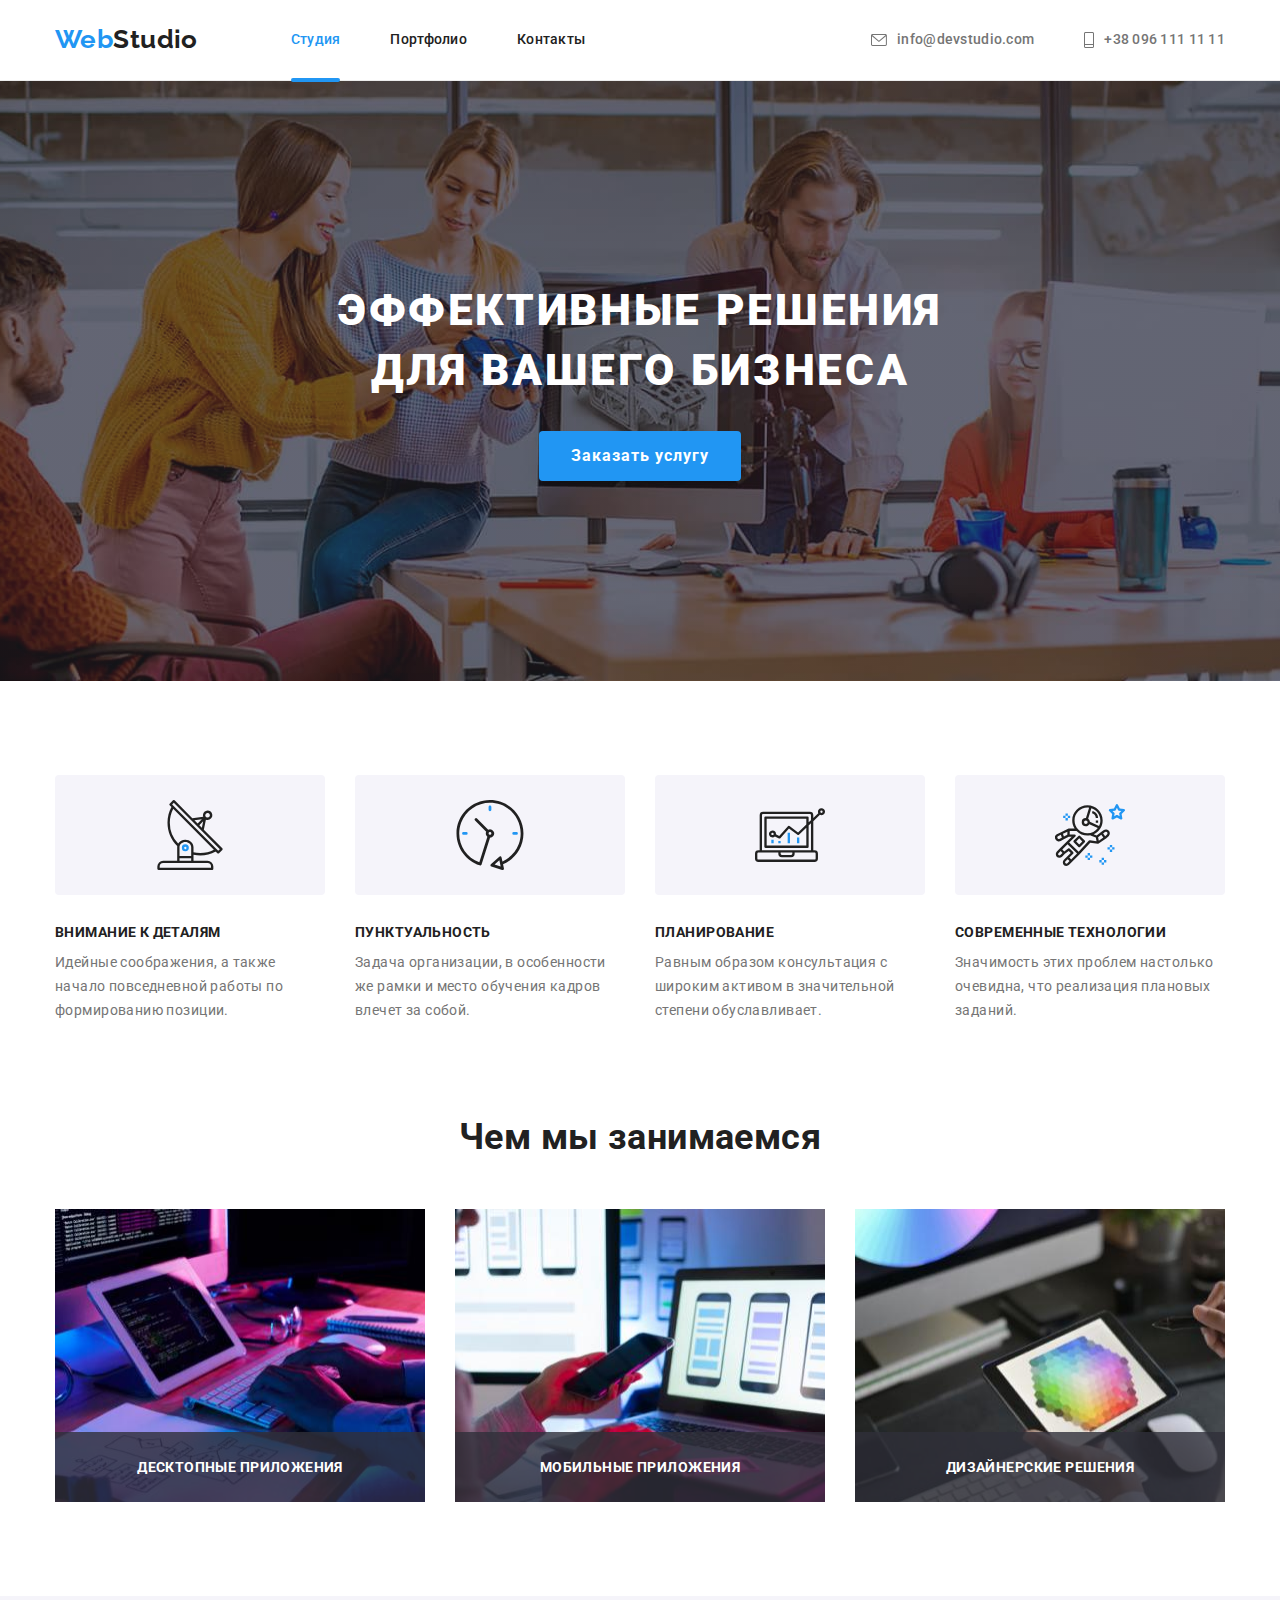
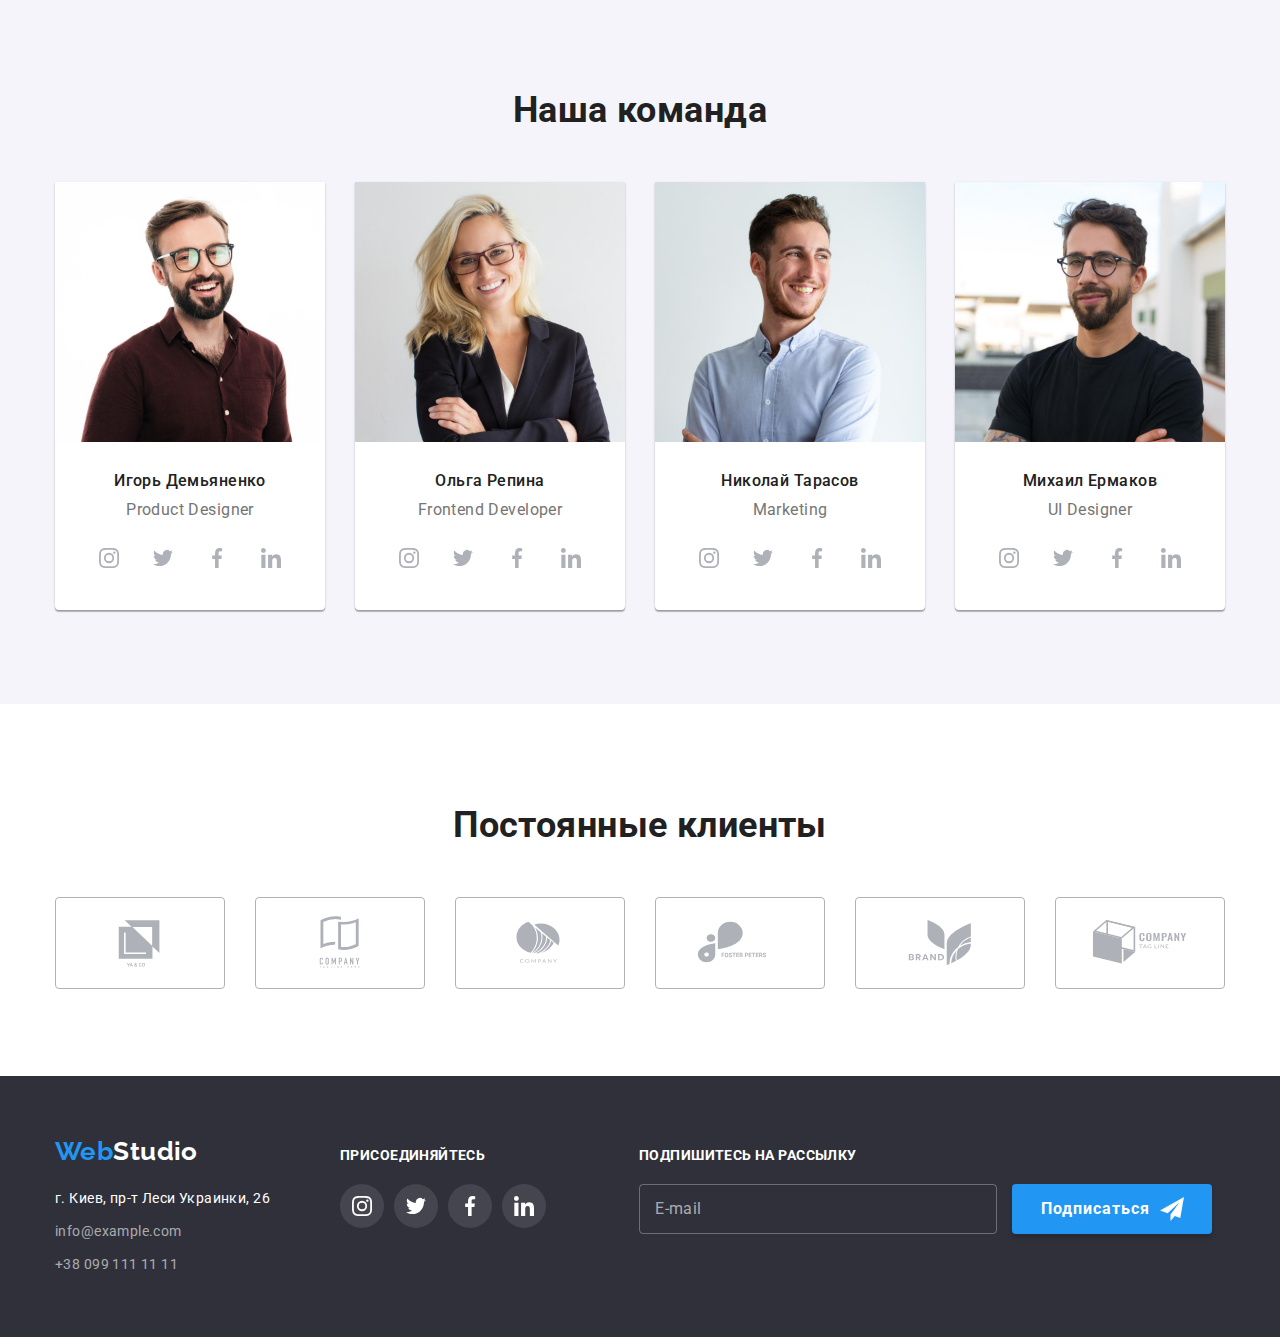
==== commit 0446b736: "Добавляет форму подписки на рассылку в футер" ====
--- a/index.html
+++ b/index.html
@@ -410,10 +410,29 @@
             </li>
           </ul>
         </div>
+        <div class="page-footer-block">
+          <form>
+            <label class="subscribe-label" for="subscribe"
+              >Подпишитесь на рассылку</label
+            >
+            <input
+              type="email"
+              name="email"
+              required
+              id="subscribe"
+              class="subscribe-input"
+              minlength="7"
+              maxlength="30"
+              placeholder="E-mail"
+            />
+            <button type="submit" class="btn accent-btn subscribe-button">
+              Подписаться
+            </button>
+          </form>
+        </div>
       </div>
     </footer>
-    <!-- <div class="backdrop is-hidden" data-modal> -->
-    <div class="backdrop" data-modal>
+    <div class="backdrop is-hidden" data-modal>
       <div class="modal">
         <button class="button-close" data-modal-close>
           <svg class="icon icon-close">
--- a/css/styles.css
+++ b/css/styles.css
@@ -598,7 +598,8 @@
   display: flex;
   align-items: baseline;
 }
-.page-footer-block p {
+.page-footer-block p,
+.subscribe-label {
   font-weight: 700;
   text-transform: uppercase;
   color: var(--primary-background-color);
@@ -606,6 +607,9 @@
 }
 .page-footer-block:first-child {
   margin-right: 70px;
+}
+.page-footer-block:nth-child(2) {
+  margin-right: 93px;
 }
 
 .page-footer-block .social-links {
@@ -729,6 +733,28 @@
   outline: none;
 }
 
+.subscribe-input {
+  width: 358px;
+  height: 50px;
+  border: 1px solid rgba(255, 255, 255, 0.3);
+  border-radius: 4px;
+  background-color: transparent;
+  padding: 15px;
+  outline: none;
+}
+
+.subscribe-input::placeholder {
+  font-size: 16px;
+  line-height: 1.25;
+  letter-spacing: 0.03em;
+  color: rgba(255, 255, 255, 0.6);
+}
+
+.subscribe-input:focus {
+  border-color: var(--accent-color);
+  color: white;
+}
+
 .form-field {
   margin-bottom: 10px;
 }
@@ -821,3 +847,24 @@
   background-color: var(--accent-color);
   border: none;
 }
+
+.subscribe-label {
+  display: block;
+}
+.subscribe-button {
+  display: inline-flex;
+  align-items: center;
+  justify-content: center;
+  width: 200px;
+  height: 50px;
+  padding: 0;
+  margin-left: 12px;
+}
+
+.subscribe-button::after {
+  content: '';
+  background-image: url(../images/icon-send.svg);
+  width: 24px;
+  height: 24px;
+  margin-left: 10px;
+}
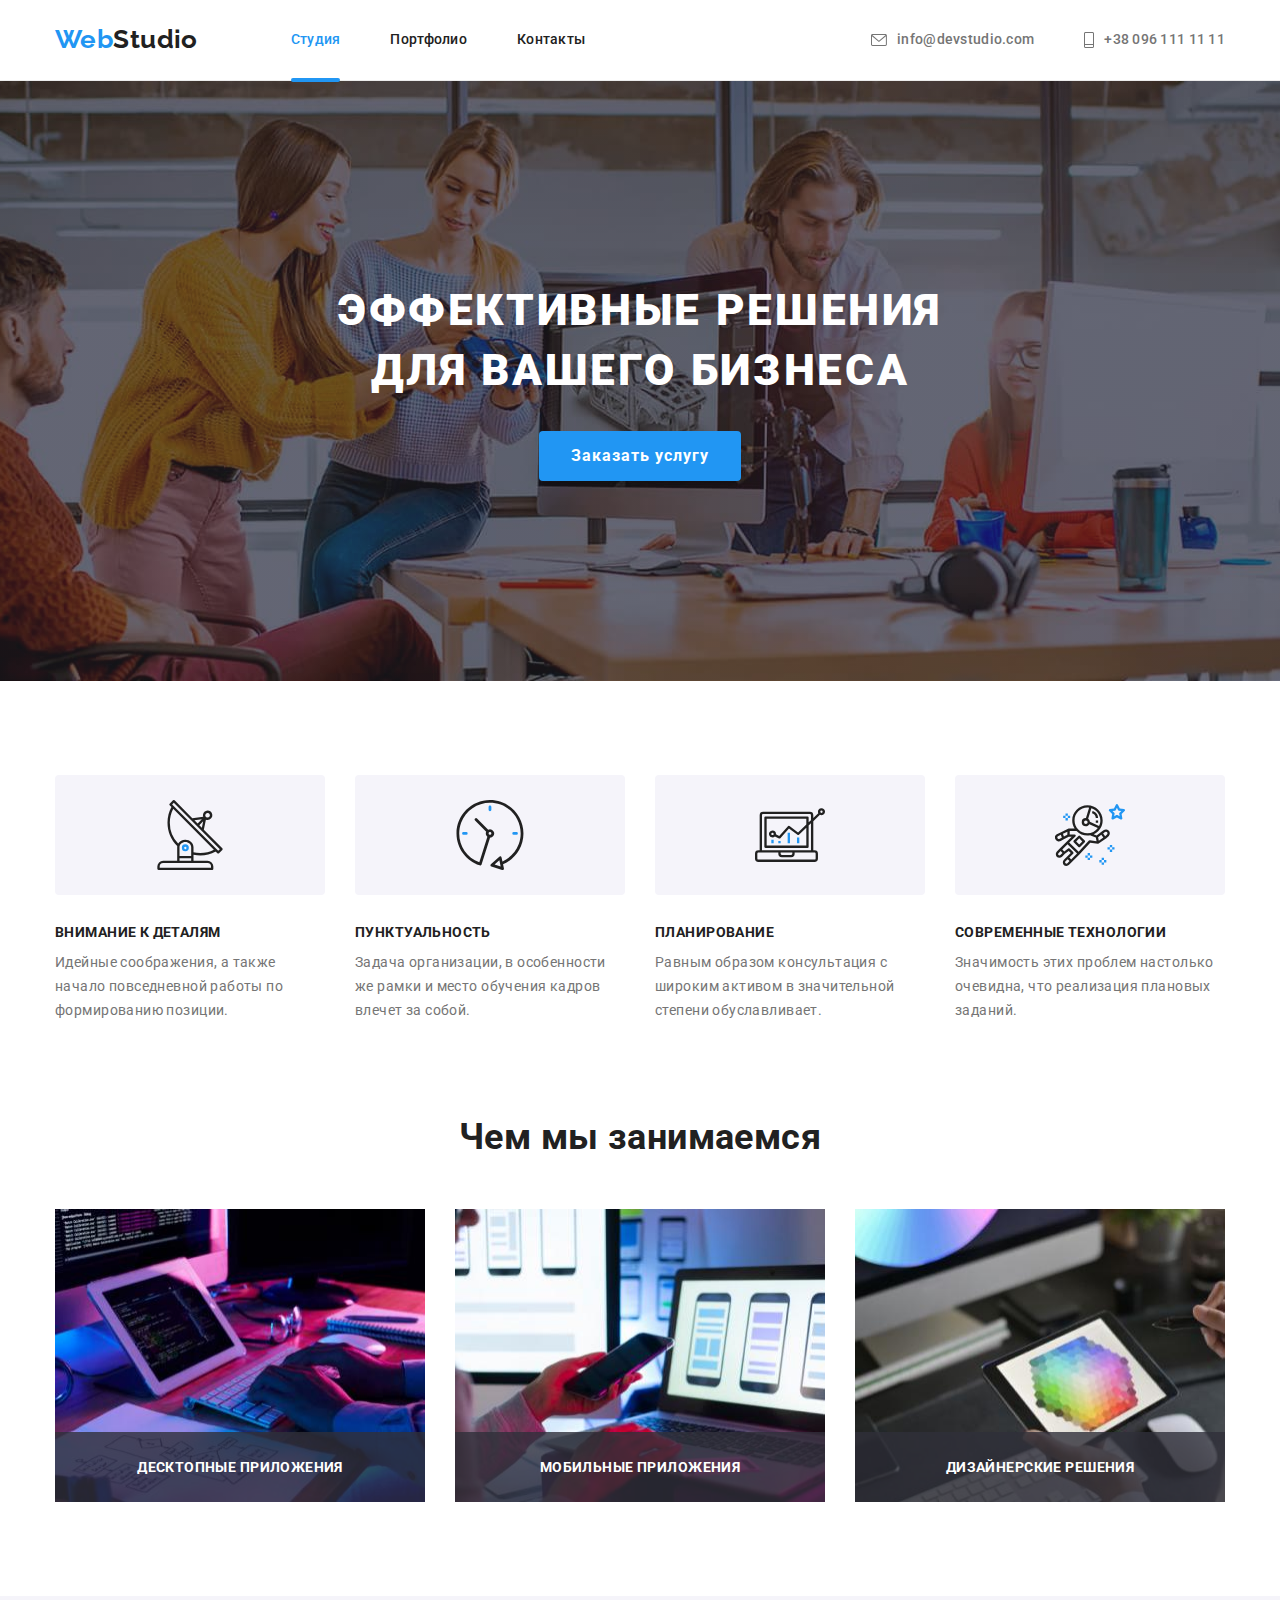
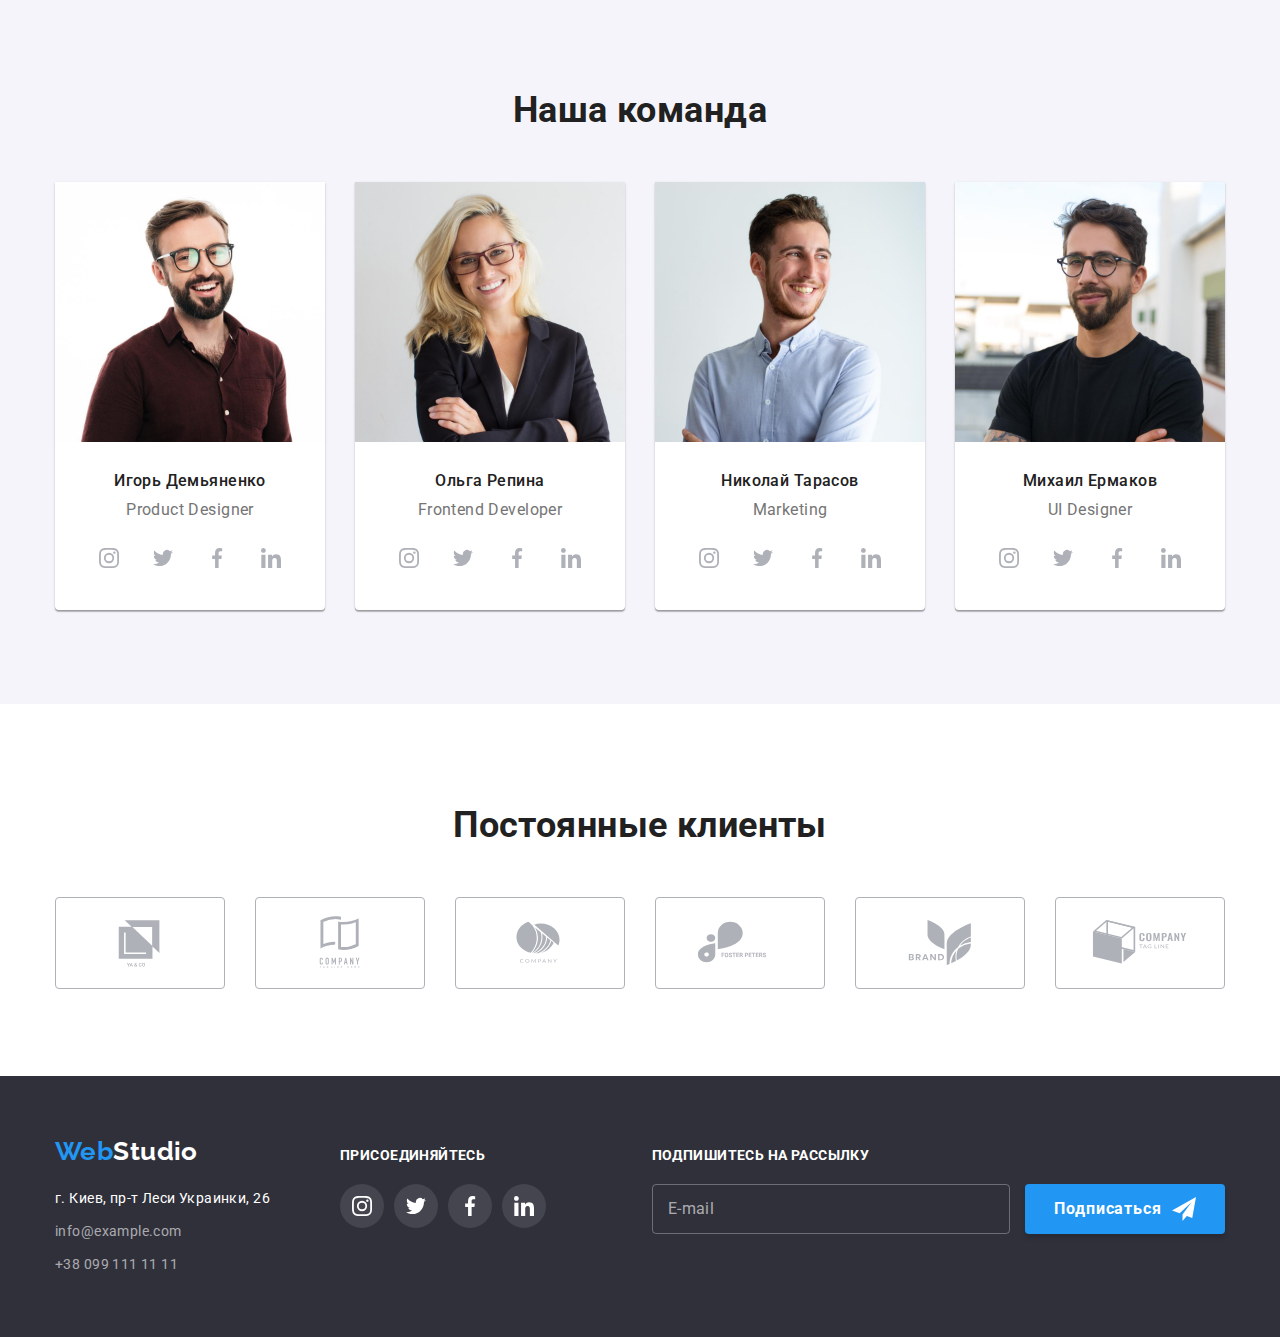
==== commit 7b4b103c: "Добавляет выделение текста в поле ввода email без фокуса на поле" ====
--- a/index.html
+++ b/index.html
@@ -412,9 +412,7 @@
         </div>
         <div class="page-footer-block">
           <form>
-            <label class="subscribe-label" for="subscribe"
-              >Подпишитесь на рассылку</label
-            >
+            <p class="subscribe-label">Подпишитесь на рассылку</p>
             <input
               type="email"
               name="email"
--- a/css/styles.css
+++ b/css/styles.css
@@ -609,7 +609,7 @@
   margin-right: 70px;
 }
 .page-footer-block:nth-child(2) {
-  margin-right: 93px;
+  margin-right: auto;
 }
 
 .page-footer-block .social-links {
@@ -666,6 +666,7 @@
 .icon-close {
   width: 11px;
   height: 11px;
+  transition: fill var(--transition-duration) var(--transition-time-function);
 }
 
 .button-close {
@@ -682,6 +683,10 @@
   cursor: pointer;
 }
 
+.button-close:focus .icon-close {
+  fill: var(--accent-color);
+}
+
 .portfolio-item-thumb {
   position: relative;
   overflow: hidden;
@@ -731,6 +736,8 @@
   padding-left: 42px;
   padding-right: 20px;
   outline: none;
+  transition: border-color var(--transition-duration)
+    var(--transition-time-function);
 }
 
 .subscribe-input {
@@ -751,6 +758,11 @@
 }
 
 .subscribe-input:focus {
+  border-color: var(--accent-color);
+  color: white;
+}
+
+.subscribe-input:not(:placeholder-shown) {
   border-color: var(--accent-color);
   color: white;
 }
@@ -768,6 +780,8 @@
   border: 1px solid rgba(33, 33, 33, 0.2);
   border-radius: 4px;
   margin-bottom: 20px;
+  transition: border-color var(--transition-duration)
+    var(--transition-time-function);
 }
 
 .callback-comment::placeholder {
@@ -775,6 +789,10 @@
   letter-spacing: 0.01em;
   line-height: 1.167;
   color: rgba(117, 117, 117, 0.5);
+}
+
+.callback-comment:focus {
+  border-color: var(--accent-color);
 }
 
 .form-checkbox {
@@ -810,6 +828,7 @@
   left: 12px;
   transform: translateY(-50%);
   top: 50%;
+  transition: fill var(--transition-duration) var(--transition-time-function);
 }
 
 .callback-input:focus + .callback-icon {
@@ -835,7 +854,8 @@
   align-items: center;
   justify-content: center;
   transition: background-color var(--transition-duration)
-    var(--transition-time-function);
+      var(--transition-time-function),
+    border-color var(--transition-duration) var(--transition-time-function);
 }
 
 .check-icon {
@@ -846,6 +866,10 @@
 .callback-checkbox:checked + .modal-checkbox-label span {
   background-color: var(--accent-color);
   border: none;
+}
+
+.modal-checkbox-label span {
+  cursor: pointer;
 }
 
 .subscribe-label {
